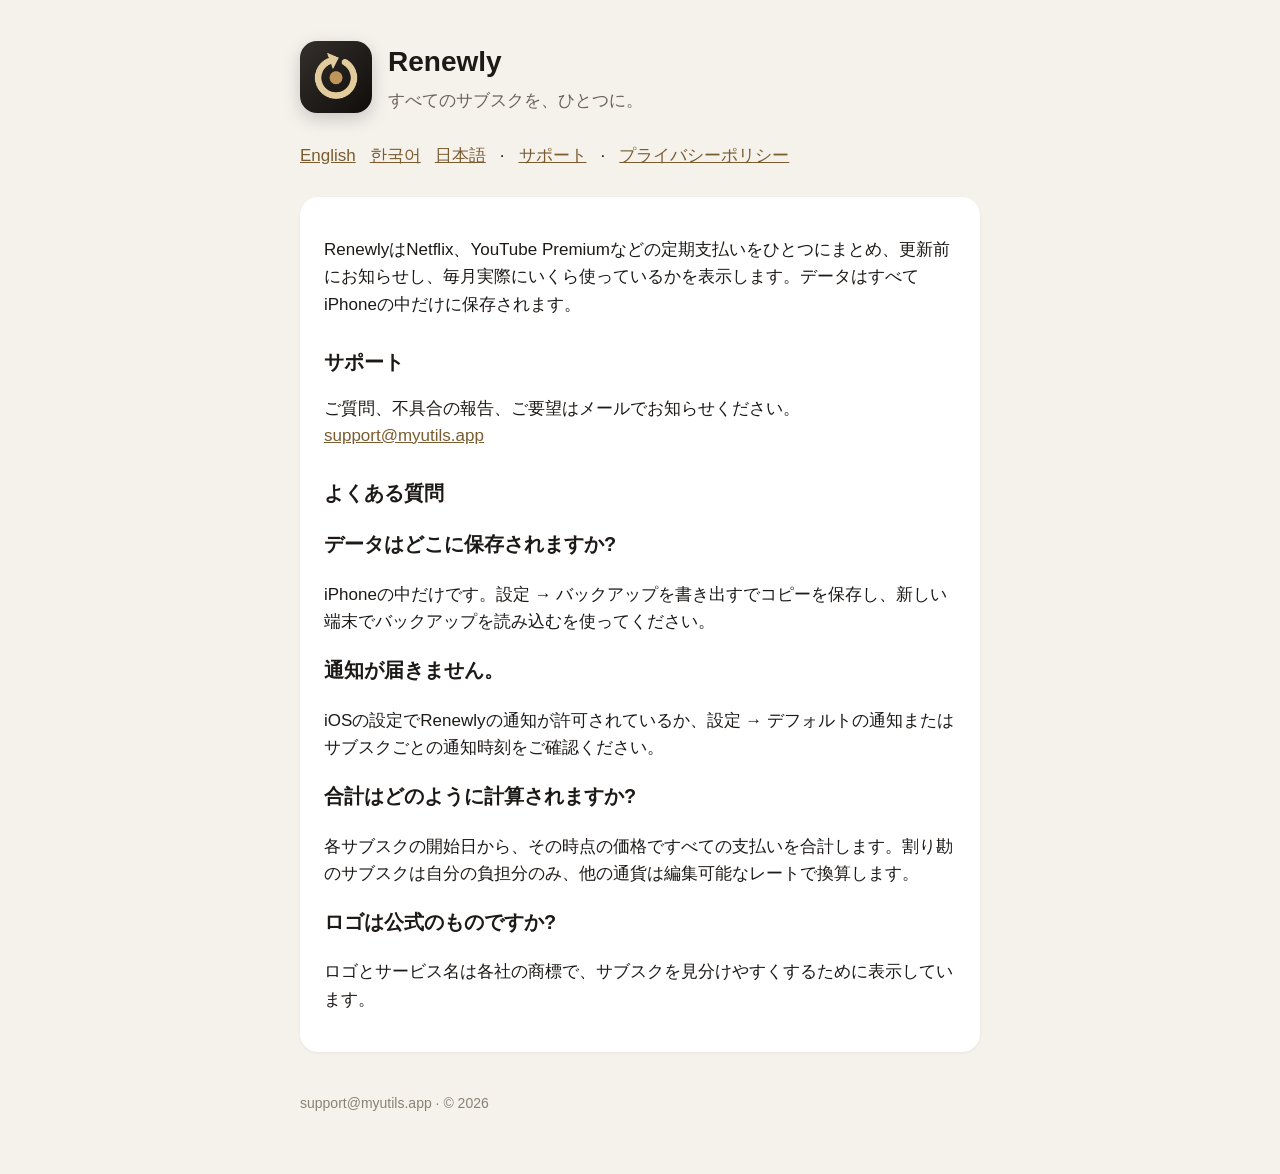
==== ja/index.html @ 8afb7e89 "Renewly support and privacy pages (en/ko/ja) Co-Authored-By: Claude Opus 5.5 <noreply@anthropic.com>" ====
<!doctype html><html lang="ja"><head><meta charset="utf-8"><meta name="viewport" content="width=device-width,initial-scale=1">
<title>Renewly — サポート</title><link rel="stylesheet" href="../style.css"></head><body><main>
<header><img src="../icon.png" alt=""><div><h1>Renewly</h1><p class="tag">すべてのサブスクを、ひとつに。</p></div></header>
<nav><a href="../privacy.html">English</a> <a href="../ko/privacy.html">한국어</a> <a href="../ja/privacy.html">日本語</a> · <a href="./index.html">サポート</a> · <a href="./privacy.html">プライバシーポリシー</a></nav>
<div class="card"><p>RenewlyはNetflix、YouTube Premiumなどの定期支払いをひとつにまとめ、更新前にお知らせし、毎月実際にいくら使っているかを表示します。データはすべてiPhoneの中だけに保存されます。</p><h2>サポート</h2><p>ご質問、不具合の報告、ご要望はメールでお知らせください。 <a href="mailto:support@myutils.app">support@myutils.app</a></p><h2>よくある質問</h2><h3>データはどこに保存されますか?</h3><p>iPhoneの中だけです。設定 → バックアップを書き出すでコピーを保存し、新しい端末でバックアップを読み込むを使ってください。</p><h3>通知が届きません。</h3><p>iOSの設定でRenewlyの通知が許可されているか、設定 → デフォルトの通知またはサブスクごとの通知時刻をご確認ください。</p><h3>合計はどのように計算されますか?</h3><p>各サブスクの開始日から、その時点の価格ですべての支払いを合計します。割り勘のサブスクは自分の負担分のみ、他の通貨は編集可能なレートで換算します。</p><h3>ロゴは公式のものですか?</h3><p>ロゴとサービス名は各社の商標で、サブスクを見分けやすくするために表示しています。</p></div><footer>support@myutils.app · © 2026</footer></main></body></html>
---- style.css ----
*{box-sizing:border-box}body{margin:0;font:17px/1.6 -apple-system,BlinkMacSystemFont,"Hiragino Sans","Apple SD Gothic Neo",sans-serif;background:#f5f2ec;color:#1c1917}
main{max-width:720px;margin:0 auto;padding:40px 20px 60px}header{display:flex;gap:16px;align-items:center;margin-bottom:28px}
header img{width:72px;height:72px;border-radius:17px;box-shadow:0 6px 18px rgba(0,0,0,.18)}h1{margin:0;font-size:28px}.tag{margin:2px 0 0;color:#6b625a}
nav{margin:0 0 28px;display:flex;gap:14px;flex-wrap:wrap}a{color:#7a5c30}h2{font-size:20px;margin:28px 0 6px}.card{background:#fff;border-radius:18px;padding:22px 24px;box-shadow:0 1px 3px rgba(0,0,0,.06)}
footer{margin-top:40px;color:#8a8175;font-size:14px}@media (prefers-color-scheme:dark){body{background:#15120f;color:#f1ece4}.card{background:#221d18}.tag,footer{color:#a89f94}a{color:#d9bf8c}}
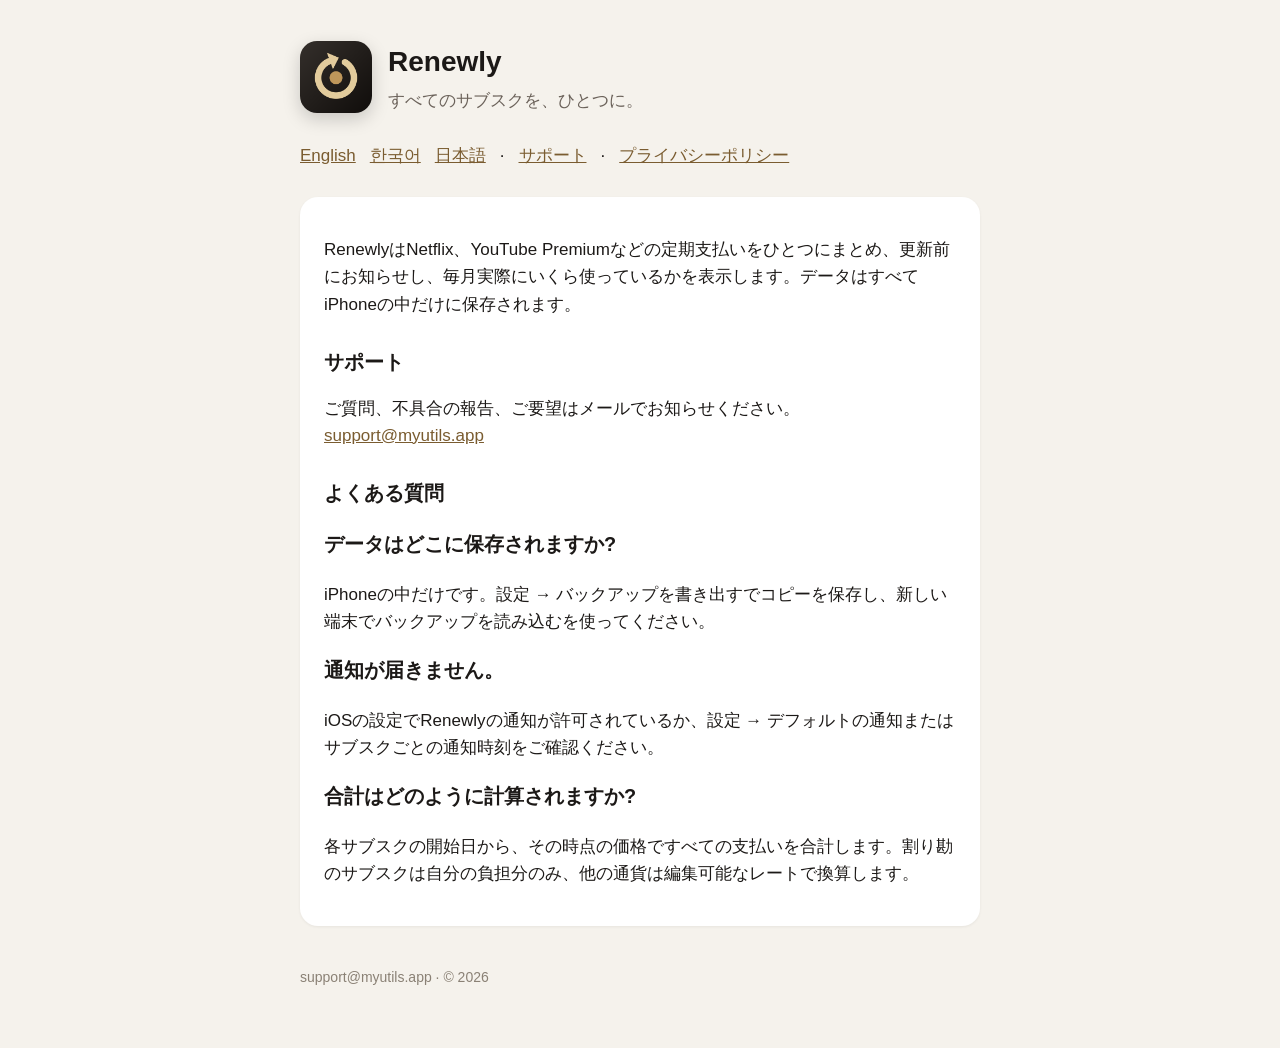
==== commit 1bb7238b: "Remove logo FAQ (app no longer shows third-party logos) Co-Authored-By: Claude Opus 5.5 <noreply@ant" ====
--- a/ja/index.html
+++ b/ja/index.html
@@ -2,4 +2,4 @@
 <title>Renewly — サポート</title><link rel="stylesheet" href="../style.css"></head><body><main>
 <header><img src="../icon.png" alt=""><div><h1>Renewly</h1><p class="tag">すべてのサブスクを、ひとつに。</p></div></header>
 <nav><a href="../privacy.html">English</a> <a href="../ko/privacy.html">한국어</a> <a href="../ja/privacy.html">日本語</a> · <a href="./index.html">サポート</a> · <a href="./privacy.html">プライバシーポリシー</a></nav>
-<div class="card"><p>RenewlyはNetflix、YouTube Premiumなどの定期支払いをひとつにまとめ、更新前にお知らせし、毎月実際にいくら使っているかを表示します。データはすべてiPhoneの中だけに保存されます。</p><h2>サポート</h2><p>ご質問、不具合の報告、ご要望はメールでお知らせください。 <a href="mailto:support@myutils.app">support@myutils.app</a></p><h2>よくある質問</h2><h3>データはどこに保存されますか?</h3><p>iPhoneの中だけです。設定 → バックアップを書き出すでコピーを保存し、新しい端末でバックアップを読み込むを使ってください。</p><h3>通知が届きません。</h3><p>iOSの設定でRenewlyの通知が許可されているか、設定 → デフォルトの通知またはサブスクごとの通知時刻をご確認ください。</p><h3>合計はどのように計算されますか?</h3><p>各サブスクの開始日から、その時点の価格ですべての支払いを合計します。割り勘のサブスクは自分の負担分のみ、他の通貨は編集可能なレートで換算します。</p><h3>ロゴは公式のものですか?</h3><p>ロゴとサービス名は各社の商標で、サブスクを見分けやすくするために表示しています。</p></div><footer>support@myutils.app · © 2026</footer></main></body></html>+<div class="card"><p>RenewlyはNetflix、YouTube Premiumなどの定期支払いをひとつにまとめ、更新前にお知らせし、毎月実際にいくら使っているかを表示します。データはすべてiPhoneの中だけに保存されます。</p><h2>サポート</h2><p>ご質問、不具合の報告、ご要望はメールでお知らせください。 <a href="mailto:support@myutils.app">support@myutils.app</a></p><h2>よくある質問</h2><h3>データはどこに保存されますか?</h3><p>iPhoneの中だけです。設定 → バックアップを書き出すでコピーを保存し、新しい端末でバックアップを読み込むを使ってください。</p><h3>通知が届きません。</h3><p>iOSの設定でRenewlyの通知が許可されているか、設定 → デフォルトの通知またはサブスクごとの通知時刻をご確認ください。</p><h3>合計はどのように計算されますか?</h3><p>各サブスクの開始日から、その時点の価格ですべての支払いを合計します。割り勘のサブスクは自分の負担分のみ、他の通貨は編集可能なレートで換算します。</p></div><footer>support@myutils.app · © 2026</footer></main></body></html>
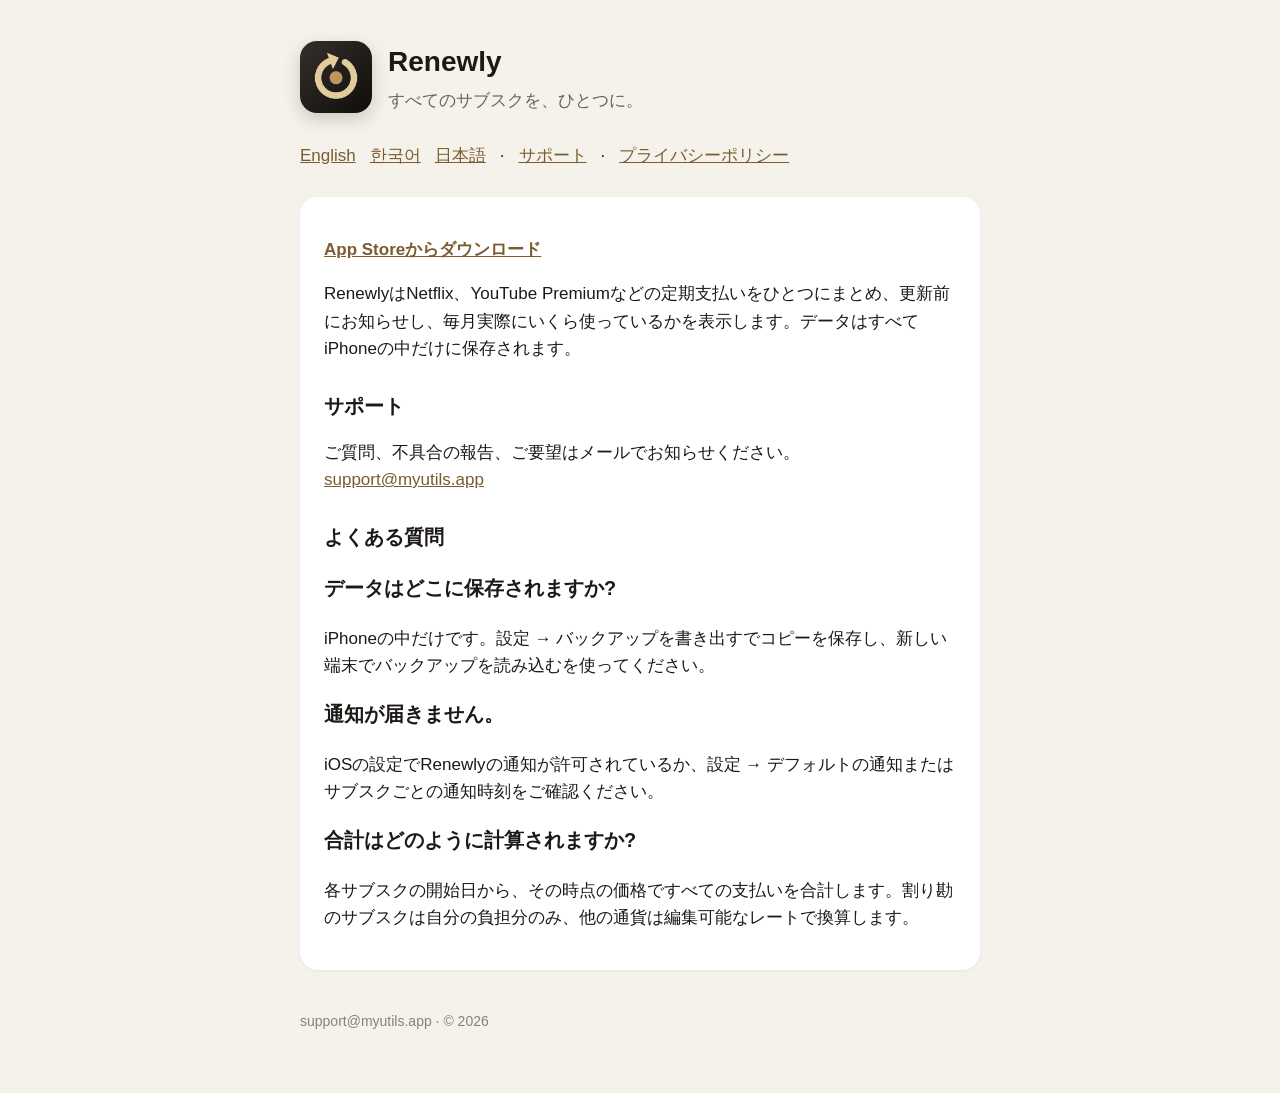
==== commit babd28e3: "Add App Store links Co-Authored-By: Claude Opus 5.5 <noreply@anthropic.com> Claude-Session: https://" ====
--- a/ja/index.html
+++ b/ja/index.html
@@ -2,4 +2,4 @@
 <title>Renewly — サポート</title><link rel="stylesheet" href="../style.css"></head><body><main>
 <header><img src="../icon.png" alt=""><div><h1>Renewly</h1><p class="tag">すべてのサブスクを、ひとつに。</p></div></header>
 <nav><a href="../privacy.html">English</a> <a href="../ko/privacy.html">한국어</a> <a href="../ja/privacy.html">日本語</a> · <a href="./index.html">サポート</a> · <a href="./privacy.html">プライバシーポリシー</a></nav>
-<div class="card"><p>RenewlyはNetflix、YouTube Premiumなどの定期支払いをひとつにまとめ、更新前にお知らせし、毎月実際にいくら使っているかを表示します。データはすべてiPhoneの中だけに保存されます。</p><h2>サポート</h2><p>ご質問、不具合の報告、ご要望はメールでお知らせください。 <a href="mailto:support@myutils.app">support@myutils.app</a></p><h2>よくある質問</h2><h3>データはどこに保存されますか?</h3><p>iPhoneの中だけです。設定 → バックアップを書き出すでコピーを保存し、新しい端末でバックアップを読み込むを使ってください。</p><h3>通知が届きません。</h3><p>iOSの設定でRenewlyの通知が許可されているか、設定 → デフォルトの通知またはサブスクごとの通知時刻をご確認ください。</p><h3>合計はどのように計算されますか?</h3><p>各サブスクの開始日から、その時点の価格ですべての支払いを合計します。割り勘のサブスクは自分の負担分のみ、他の通貨は編集可能なレートで換算します。</p></div><footer>support@myutils.app · © 2026</footer></main></body></html>+<div class="card"><p><a href="https://apps.apple.com/jp/app/id6816965976"><strong>App Storeからダウンロード</strong></a></p><p>RenewlyはNetflix、YouTube Premiumなどの定期支払いをひとつにまとめ、更新前にお知らせし、毎月実際にいくら使っているかを表示します。データはすべてiPhoneの中だけに保存されます。</p><h2>サポート</h2><p>ご質問、不具合の報告、ご要望はメールでお知らせください。 <a href="mailto:support@myutils.app">support@myutils.app</a></p><h2>よくある質問</h2><h3>データはどこに保存されますか?</h3><p>iPhoneの中だけです。設定 → バックアップを書き出すでコピーを保存し、新しい端末でバックアップを読み込むを使ってください。</p><h3>通知が届きません。</h3><p>iOSの設定でRenewlyの通知が許可されているか、設定 → デフォルトの通知またはサブスクごとの通知時刻をご確認ください。</p><h3>合計はどのように計算されますか?</h3><p>各サブスクの開始日から、その時点の価格ですべての支払いを合計します。割り勘のサブスクは自分の負担分のみ、他の通貨は編集可能なレートで換算します。</p></div><footer>support@myutils.app · © 2026</footer></main></body></html>
